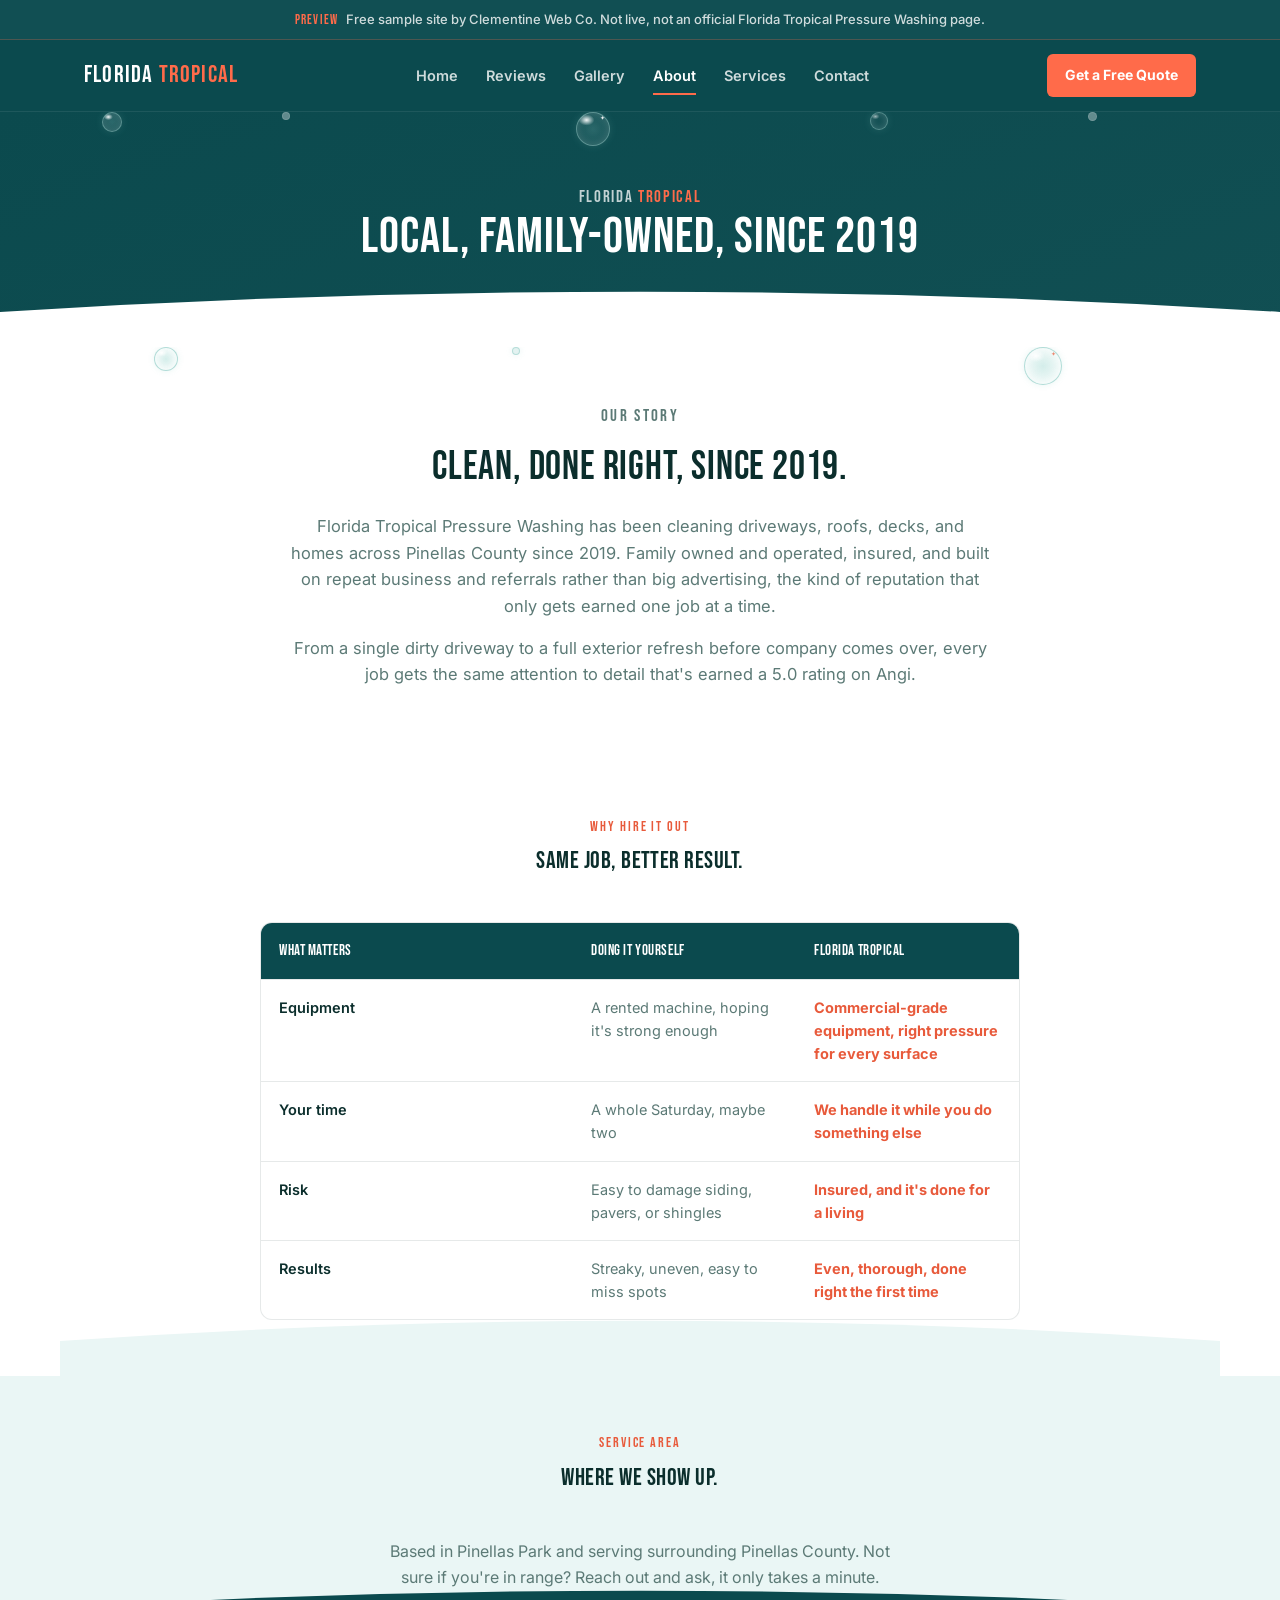
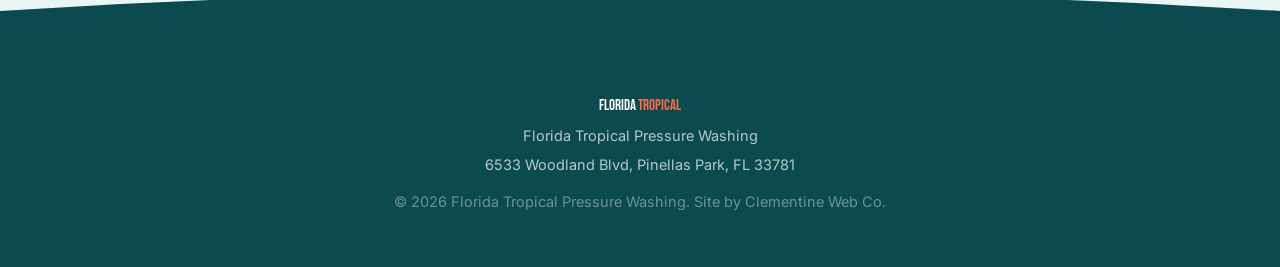
==== about.html @ 80f1b1cc "Initial mockup: Florida Tropical Pressure Washing Co-Authored-By: Claude Sonnet 5 <noreply@anthropic" ====
<!DOCTYPE html>
<html lang="en">
<head>
  <meta charset="UTF-8">
  <meta name="viewport" content="width=device-width, initial-scale=1.0">
  <title>About | Florida Tropical Pressure Washing</title>
  <meta name="description" content="Family-owned pressure washing serving Pinellas County since 2019. Driveways, roofs, decks, and homes, done right.">

  <link rel="icon" href="favicon.ico" sizes="any">
  <link rel="icon" href="images/favicon-32.png" type="image/png" sizes="32x32">
  <link rel="icon" href="images/favicon-16.png" type="image/png" sizes="16x16">
  <link rel="apple-touch-icon" href="images/apple-touch-icon.png">

  <meta property="og:type" content="website">
  <meta property="og:url" content="https://dljackson97.github.io/florida-tropical-pressure-washing/about.html">
  <meta property="og:title" content="About | Florida Tropical Pressure Washing">
  <meta property="og:description" content="Family-owned pressure washing serving Pinellas County since 2019. Driveways, roofs, decks, and homes, done right.">
  <meta property="og:image" content="https://dljackson97.github.io/florida-tropical-pressure-washing/images/og-share.jpg">
  <meta property="og:image:width" content="1200">
  <meta property="og:image:height" content="630">
  <meta name="twitter:card" content="summary_large_image">
  <meta name="twitter:title" content="About | Florida Tropical Pressure Washing">
  <meta name="twitter:description" content="Family-owned pressure washing serving Pinellas County since 2019. Driveways, roofs, decks, and homes, done right.">
  <meta name="twitter:image" content="https://dljackson97.github.io/florida-tropical-pressure-washing/images/og-share.jpg">
  <link rel="preconnect" href="https://fonts.googleapis.com">
  <link rel="preconnect" href="https://fonts.gstatic.com" crossorigin>
  <link href="https://fonts.googleapis.com/css2?family=Bebas+Neue&family=Inter:wght@400;500;600;700&display=swap" rel="stylesheet">
  <link rel="stylesheet" href="styles.css">
</head>
<body>

  <div class="preview-banner"><strong>Preview</strong>Free sample site by Clementine Web Co. Not live, not an official Florida Tropical Pressure Washing page.</div>
  <header class="nav">
    <div class="nav__inner">
      <a href="index.html" class="nav__logo">FLORIDA <span>TROPICAL</span></a>
      <nav class="nav__links" id="navLinks">
        <a href="index.html">Home</a>
        <a href="reviews.html">Reviews</a>
        <a href="gallery.html">Gallery</a>
        <a href="about.html">About</a>
        <a href="services.html">Services</a>
        <a href="contact.html">Contact</a>
      </nav>
      <a href="contact.html" class="btn btn--nav nav__cta">Get a Free Quote</a>
      <button class="nav__toggle" id="navToggle" aria-label="Toggle menu" aria-expanded="false">☰</button>
    </div>
  </header>

  <main>

    <section class="page-hero">
      <div class="beads" aria-hidden="true">
        <span class="bead" style="left:8%; width:20px; height:20px; animation-duration:12s; animation-delay:0s; --drift:12px;"></span>
        <span class="bead bead--fleck" style="left:22%; width:8px; height:8px; animation-duration:9s; animation-delay:2s; --drift:-8px;"></span>
        <span class="bead bead--shine" style="left:45%; width:34px; height:34px; animation-duration:15s; animation-delay:1s; --drift:16px;"></span>
        <span class="bead bead--ring" style="left:68%; width:18px; height:18px; animation-duration:11s; animation-delay:3s; --drift:-10px;"></span>
        <span class="bead bead--fleck" style="left:85%; width:9px; height:9px; animation-duration:8.5s; animation-delay:4s; --drift:10px;"></span>
      </div>
      <p class="page-hero__brand">FLORIDA <span>TROPICAL</span></p>
      <h1>Local, Family-Owned, Since 2019</h1>
      <div class="wave-divider" aria-hidden="true">
        <svg viewBox="0 0 1440 100" preserveAspectRatio="none"><path d="M0,60 Q720,15 1440,60 L1440,100 L0,100 Z" fill="var(--white)"/></svg>
      </div>
    </section>

    <section class="about reveal section--compact">
      <div class="beads" aria-hidden="true">
        <span class="bead bead--onlight" style="left:12%; width:24px; height:24px; animation-duration:13s; animation-delay:1s; --drift:14px;"></span>
        <span class="bead bead--onlight bead--fleck" style="left:40%; width:8px; height:8px; animation-duration:10s; animation-delay:3s; --drift:-8px;"></span>
        <span class="bead bead--onlight bead--shine" style="left:80%; width:38px; height:38px; animation-duration:16s; animation-delay:0.5s; --drift:-18px;"></span>
      </div>
      <div class="about__inner">
        <p class="eyebrow">Our Story</p>
        <h2>Clean, done right, since 2019.</h2>
        <p>Florida Tropical Pressure Washing has been cleaning driveways, roofs, decks, and homes across Pinellas County since 2019. Family owned and operated, insured, and built on repeat business and referrals rather than big advertising, the kind of reputation that only gets earned one job at a time.</p>
        <p>From a single dirty driveway to a full exterior refresh before company comes over, every job gets the same attention to detail that's earned a 5.0 rating on Angi.</p>
      </div>
    </section>

    <section class="services reveal section--compact">
      <div class="section__head">
        <p class="eyebrow">Why Hire It Out</p>
        <h2>Same job, better result.</h2>
      </div>
      <div class="compare">
        <div class="compare-row head">
          <div>What matters</div>
          <div>Doing it yourself</div>
          <div>Florida Tropical</div>
        </div>
        <div class="compare-row">
          <div>Equipment</div>
          <div>A rented machine, hoping it's strong enough</div>
          <div>Commercial-grade equipment, right pressure for every surface</div>
        </div>
        <div class="compare-row">
          <div>Your time</div>
          <div>A whole Saturday, maybe two</div>
          <div>We handle it while you do something else</div>
        </div>
        <div class="compare-row">
          <div>Risk</div>
          <div>Easy to damage siding, pavers, or shingles</div>
          <div>Insured, and it's done for a living</div>
        </div>
        <div class="compare-row">
          <div>Results</div>
          <div>Streaky, uneven, easy to miss spots</div>
          <div>Even, thorough, done right the first time</div>
        </div>
      </div>
      <div class="wave-divider" aria-hidden="true">
        <svg viewBox="0 0 1440 100" preserveAspectRatio="none"><path d="M0,60 Q720,15 1440,60 L1440,100 L0,100 Z" fill="var(--sky)"/></svg>
      </div>
    </section>

    <section class="how reveal section--compact">
      <div class="section__head">
        <p class="eyebrow">Service Area</p>
        <h2>Where we show up.</h2>
      </div>
      <p class="section__sub" style="text-align:center; max-width:520px; margin-left:auto; margin-right:auto;">Based in Pinellas Park and serving surrounding Pinellas County. Not sure if you're in range? Reach out and ask, it only takes a minute.</p>
      <div class="wave-divider" aria-hidden="true">
        <svg viewBox="0 0 1440 100" preserveAspectRatio="none"><path d="M0,60 Q720,15 1440,60 L1440,100 L0,100 Z" fill="var(--teal)"/></svg>
      </div>
    </section>

  </main>

  <footer class="footer">
    <div class="footer__inner">
      <p class="footer__logo">FLORIDA <span>TROPICAL</span></p>
      <p>Florida Tropical Pressure Washing</p>
      <p>6533 Woodland Blvd, Pinellas Park, FL 33781</p>
      <p class="footer__fine">© 2026 Florida Tropical Pressure Washing. Site by Clementine Web Co.</p>
    </div>
  </footer>

  <a href="contact.html" class="sticky-call">📋 Get a Free Quote</a>

  <div class="promo-toast" id="promoToast">
    <button class="promo-toast__close" id="promoToastClose" aria-label="Close">×</button>
    <div class="promo-toast__stars">★★★★★</div>
    <p>"Excellent job; very thorough, good communication. I will recommend to friends and hire again."</p>
    <cite>Angi customer</cite>
    <a href="reviews.html" class="section__link">Read more reviews →</a>
  </div>

  <script src="script.js"></script>
</body>
</html>
---- styles.css ----
:root {
  --teal: #0B4A4E;
  --teal-2: #0E5A5E;
  --teal-3: #114F53;
  --coral: #FF6B4A;
  --coral-dark: #E85A3B;
  --white: #FFFFFF;
  --sand: #FBF3E7;
  --sky: #EAF6F5;
  --ink: #0B2E2C;
  --muted: #5C7A76;
  --line: rgba(11, 46, 44, 0.1);

  --font-display: 'Bebas Neue', sans-serif;
  --font-body: 'Inter', sans-serif;
}

* { box-sizing: border-box; margin: 0; padding: 0; }

/* Preview notice, remove this whole block when/if this becomes the real site */
.preview-banner {
  background: var(--teal-3); color: rgba(255,255,255,0.8); text-align: center;
  font-family: var(--font-body); font-weight: 500; font-size: 13px;
  padding: 10px 16px; line-height: 1.4; border-bottom: 1px solid rgba(255,107,74,0.25);
}
.preview-banner strong {
  color: var(--coral); font-family: var(--font-display); font-weight: 400;
  letter-spacing: 0.08em; text-transform: uppercase; font-size: 13px; margin-right: 8px;
}

html { scroll-behavior: smooth; }

body {
  font-family: var(--font-body);
  color: var(--ink);
  background: var(--white);
  line-height: 1.6;
  -webkit-font-smoothing: antialiased;
}

h1, h2, h3 {
  font-family: var(--font-display);
  font-weight: 400;
  text-transform: uppercase;
  letter-spacing: 0.02em;
  line-height: 1.1;
}

a { color: inherit; text-decoration: none; }

.eyebrow {
  font-family: var(--font-display);
  font-weight: 400;
  letter-spacing: 0.14em;
  text-transform: uppercase;
  font-size: 14px;
  color: var(--coral-dark);
  margin-bottom: 10px;
}

.section__head { max-width: 640px; margin: 0 auto 48px; text-align: center; position: relative; z-index: 2; }
.section__sub { color: var(--muted); font-size: 16px; margin-top: 12px; }
.placeholder-flag { font-style: italic; opacity: 0.85; }

/* Buttons */
.btn {
  display: inline-flex;
  align-items: center;
  justify-content: center;
  gap: 8px;
  padding: 14px 26px;
  border-radius: 6px;
  font-weight: 700;
  font-size: 15px;
  transition: transform 0.15s ease, box-shadow 0.15s ease, background 0.15s ease;
  white-space: nowrap;
}
.btn--primary { background: var(--coral); color: var(--white); }
.btn--primary:hover { background: var(--coral-dark); transform: translateY(-1px); }
.btn--ghost { background: transparent; color: var(--white); border: 1.5px solid rgba(255,255,255,0.5); }
.btn--ghost:hover { border-color: var(--white); }
.btn--ghost-dark { color: var(--teal); border-color: var(--teal); }
.btn--ghost-dark:hover { background: var(--teal); color: var(--white); }
.btn--large { padding: 18px 32px; font-size: 17px; width: 100%; }
.btn--nav { background: var(--coral); color: var(--white); padding: 10px 18px; font-size: 14px; }
.btn--nav:hover { background: var(--coral-dark); }

/* Nav */
.nav {
  position: sticky; top: 0; z-index: 100;
  background: var(--teal);
  border-bottom: 1px solid rgba(255,255,255,0.08);
}
.nav__inner {
  max-width: 1160px; margin: 0 auto; padding: 14px 24px;
  display: flex; align-items: center; justify-content: space-between; gap: 24px;
}
.nav__logo {
  font-family: var(--font-display); font-weight: 400; letter-spacing: 0.05em;
  color: var(--white); font-size: 24px;
}
.nav__logo span { color: var(--coral); }
.nav__links { display: flex; gap: 28px; font-weight: 600; font-size: 14.5px; }
.nav__links a { color: rgba(255,255,255,0.8); position: relative; padding: 4px 0; }
.nav__links a:hover { color: var(--white); }
.nav__links a.is-active { color: var(--white); }
.nav__links a.is-active::after {
  content: ''; position: absolute; left: 0; right: 0; bottom: -4px; height: 2px; background: var(--coral);
}
.nav__toggle {
  display: none; background: none; border: none; color: var(--white); font-size: 24px;
  line-height: 1; cursor: pointer; padding: 10px; margin: -10px;
}

@media (max-width: 820px) {
  .nav__links {
    position: absolute; top: 100%; left: 0; right: 0; background: var(--teal);
    flex-direction: column; gap: 0; max-height: 0; overflow: hidden;
    transition: max-height 0.25s ease; border-bottom: 1px solid rgba(255,255,255,0.08);
  }
  .nav__links.open { max-height: 420px; }
  .nav__links a { padding: 16px 24px; border-top: 1px solid rgba(255,255,255,0.06); }
  .nav__toggle { display: block; }
  .nav__cta { display: none; }
}

/* Mobile sticky CTA bar — hidden until the review popup is shown-and-dismissed
   (or immediately if it's already been seen before), so the two never stack up */
.sticky-call {
  display: none;
}
@media (max-width: 820px) {
  .sticky-call {
    display: flex; position: fixed; bottom: 0; left: 0; right: 0; z-index: 90;
    background: var(--coral); color: var(--white); padding: 14px;
    align-items: center; justify-content: center; gap: 8px;
    font-family: var(--font-display); font-weight: 400; letter-spacing: 0.03em; font-size: 16px;
    box-shadow: 0 -6px 20px rgba(0,0,0,0.15);
    transform: translateY(100%); visibility: hidden;
    transition: transform 0.35s ease, visibility 0s linear 0.35s;
  }
  .sticky-call.show {
    transform: translateY(0); visibility: visible;
    transition: transform 0.35s ease, visibility 0s linear 0s;
  }
  body.sticky-call-visible { padding-bottom: 58px; }
}

/* Hero */
.hero {
  background: linear-gradient(160deg, var(--teal) 0%, var(--teal-3) 100%);
  color: var(--white);
  padding: 100px 24px 130px;
  text-align: center;
  position: relative;
  overflow: hidden;
}
.hero__inner { max-width: 780px; margin: 0 auto; position: relative; z-index: 2; }
.hero__brand {
  font-family: var(--font-display); font-weight: 400; letter-spacing: 0.1em;
  text-transform: uppercase; font-size: clamp(18px, 3vw, 24px); color: var(--white);
  margin-bottom: 18px;
}
.hero__brand span { color: var(--coral); }
.hero h1 { font-size: clamp(36px, 6vw, 62px); margin-bottom: 20px; }
.hero__sub { font-size: 18px; color: rgba(255,255,255,0.78); max-width: 620px; margin: 0 auto 34px; }
.hero__actions { display: flex; gap: 16px; justify-content: center; flex-wrap: wrap; margin-bottom: 26px; }
.hero__note { font-size: 14px; color: rgba(255,255,255,0.55); }

/* Water beads, subtle floating decoration (same technique as other client
   builds' soap bubbles, recolored/reshaped for a pressure-washing brand) */
.beads { position: absolute; inset: 0; z-index: 0; pointer-events: none; overflow: hidden; }
.bead {
  position: absolute; border-radius: 50%;
  background:
    radial-gradient(ellipse 34% 24% at 30% 22%, rgba(255,255,255,0.95), rgba(255,255,255,0) 72%),
    radial-gradient(circle at 50% 50%, rgba(180,235,230,0.18), rgba(180,235,230,0.06) 70%, rgba(180,235,230,0.01) 100%);
  border: 1.5px solid rgba(200,240,235,0.4);
  box-shadow: inset 0 0 8px rgba(255,255,255,0.2), 0 0 8px rgba(180,235,230,0.12);
  animation: beadFall linear infinite;
}

/* Ring type, thin glassy outline instead of a filled bead */
.bead--ring {
  background: radial-gradient(ellipse 40% 28% at 28% 22%, rgba(255,255,255,0.55), rgba(255,255,255,0) 62%);
}

/* Fleck type, tiny faint mist speck, no highlight detail needed at that size */
.bead--fleck {
  background: rgba(255,255,255,0.35); border-color: rgba(255,255,255,0.12); box-shadow: none;
}

/* Light variant for beads drifting over white/sand sections */
.bead--onlight {
  background:
    radial-gradient(ellipse 34% 24% at 30% 22%, rgba(255,255,255,0.95), rgba(255,255,255,0) 72%),
    radial-gradient(circle at 50% 50%, rgba(120,200,190,0.32), rgba(120,200,190,0.1) 70%, rgba(120,200,190,0.03) 100%);
  border: 1.5px solid rgba(100,185,175,0.45);
  box-shadow: inset 0 0 8px rgba(255,255,255,0.5), 0 0 6px rgba(100,185,175,0.15);
}
.bead--onlight.bead--ring { background: radial-gradient(ellipse 40% 28% at 28% 22%, rgba(255,255,255,0.85), rgba(255,255,255,0) 62%); }
.bead--onlight.bead--fleck { background: rgba(100,185,175,0.3); border-color: rgba(100,185,175,0.25); }

/* Shine, a small glint of light on the larger beads */
.bead--shine::after {
  content: '✦'; position: absolute; top: 8%; right: 14%; font-size: 0.4em; line-height: 1;
  color: rgba(255,255,255,0.9); animation: shineTwinkle 2.4s ease-in-out infinite;
}
.bead--onlight.bead--shine::after { color: rgba(232,90,59,0.7); }

@keyframes beadFall {
  0% { transform: translate(0, -30px) scale(0.92); opacity: 0; }
  10% { opacity: 0.85; }
  90% { opacity: 0.55; }
  100% { transform: translate(var(--drift, 18px), 340px) scale(1.05); opacity: 0; }
}
@keyframes shineTwinkle {
  0%, 100% { opacity: 0.2; transform: scale(0.7); }
  50% { opacity: 1; transform: scale(1.15); }
}

/* Curved section dividers, replaces hard rectangular color-block edges */
.wave-divider {
  position: absolute; left: 0; right: 0; bottom: -1px; line-height: 0; z-index: 1; pointer-events: none;
}
.wave-divider svg { display: block; width: 100%; height: 90px; }

@media (max-width: 560px) {
  .wave-divider svg { height: 50px; }
}

@media (max-width: 560px) {
  .hero { padding: 56px 20px 48px; }
  .hero__brand { margin-bottom: 12px; }
  .hero__sub { font-size: 16px; margin-bottom: 26px; }
  .hero__actions { margin-bottom: 20px; }
}

/* Services */
.services { padding: 90px 24px; max-width: 1160px; margin: 0 auto; position: relative; }
.service-grid {
  display: grid; grid-template-columns: repeat(3, 1fr); gap: 24px;
}
.service-card {
  border: 1px solid var(--line); border-radius: 10px; padding: 32px 26px;
  transition: box-shadow 0.15s ease, transform 0.15s ease;
}
.service-card:hover { box-shadow: 0 12px 32px rgba(11,46,44,0.08); transform: translateY(-3px); }
.service-card__icon { font-size: 32px; display: block; margin-bottom: 14px; }
.service-card h3 { font-size: 21px; margin-bottom: 10px; }
.service-card p { color: var(--muted); font-size: 15px; margin-bottom: 14px; }
.service-card__price {
  font-family: var(--font-display); font-weight: 400; color: var(--coral-dark);
  font-size: 20px; margin: 0; text-transform: none; letter-spacing: 0;
}

@media (max-width: 860px) {
  .service-grid { grid-template-columns: repeat(2, 1fr); }
}
@media (max-width: 560px) {
  .service-grid { grid-template-columns: 1fr; }
}

/* How it works */
.how { background: var(--sky); padding: 90px 24px; position: relative; }
.how--plain { background: var(--white); }
.how-grid {
  max-width: 1000px; margin: 0 auto; position: relative; z-index: 2;
  display: grid; grid-template-columns: repeat(3, 1fr); gap: 36px; text-align: center;
}
.how-step__num {
  display: inline-block; font-family: var(--font-display); font-size: 17px;
  color: var(--white); background: var(--teal); border-radius: 50%;
  width: 36px; height: 36px; line-height: 36px; margin-bottom: 16px;
}
.how-step h3 { font-size: 20px; margin-bottom: 10px; }
.how-step p { color: var(--muted); font-size: 15px; }

@media (max-width: 720px) {
  .how-grid { grid-template-columns: 1fr; }
}

/* "Coming soon" gallery cards — no real job photos exist publicly for this
   business yet, so the gallery is honest about that instead of using stock
   photos as if they were real work */
.coming-soon-grid {
  max-width: 900px; margin: 0 auto; position: relative; z-index: 2;
  display: grid; grid-template-columns: repeat(3, 1fr); gap: 20px;
}
.coming-soon-tile {
  text-align: center; padding: 36px 22px; border-radius: 12px;
  border: 1px dashed var(--line); background: var(--white);
}
.coming-soon-tile__icon { font-size: 34px; display: block; margin-bottom: 12px; }
.coming-soon-tile h3 { font-size: 17px; text-transform: none; letter-spacing: 0; margin-bottom: 6px; }
.coming-soon-tile p { color: var(--muted); font-size: 13.5px; }

@media (max-width: 860px) {
  .coming-soon-grid { grid-template-columns: repeat(2, 1fr); }
}
@media (max-width: 480px) {
  .coming-soon-grid { grid-template-columns: 1fr; }
}

/* Gallery */
.gallery { padding: 90px 24px; max-width: 1160px; margin: 0 auto; position: relative; }

/* Reviews */
.reviews { background: var(--sky); color: var(--ink); padding: 90px 24px; position: relative; }
.reviews .section__sub { color: var(--muted); }
.rating-row {
  display: flex; gap: 14px; justify-content: center; flex-wrap: wrap; margin-bottom: 48px;
  position: relative; z-index: 2;
}
.rating-pill {
  border: 1px solid var(--line); border-radius: 999px;
  padding: 10px 20px; font-size: 14px; color: var(--muted); background: var(--white);
}
.rating-pill strong { color: var(--coral-dark); margin-right: 6px; }
.review-grid {
  max-width: 1100px; margin: 0 auto; position: relative; z-index: 2;
  display: grid; grid-template-columns: repeat(2, 1fr); gap: 24px;
}
.review {
  background: var(--white); border: 1px solid var(--line);
  border-radius: 10px; padding: 28px;
}
.review--featured { border-color: var(--coral-dark); background: rgba(255,107,74,0.06); }
.review p { font-size: 15.5px; margin-bottom: 16px; color: var(--ink); }
.review cite { font-size: 13.5px; color: var(--muted); font-style: normal; }

@media (max-width: 860px) {
  .review-grid { grid-template-columns: 1fr; }
}

/* About */
.about { padding: 90px 24px; position: relative; }
.about__inner { max-width: 700px; margin: 0 auto; text-align: center; position: relative; z-index: 2; }
.about h2 { margin-bottom: 24px; font-size: clamp(28px, 4.5vw, 40px); }
.about p { color: var(--muted); font-size: 16.5px; margin-bottom: 16px; }

/* Contact */
.contact { background: var(--sky); padding: 90px 24px; }
.contact__inner { max-width: 720px; margin: 0 auto; text-align: center; position: relative; z-index: 2; }
.contact__grid { display: flex; flex-direction: column; gap: 24px; align-items: center; margin-top: 36px; }

/* Quote request form */
.quote-form {
  max-width: 520px; margin: 0 auto; text-align: left; background: var(--white);
  border: 1px solid var(--line); border-radius: 14px; padding: 32px;
  box-shadow: 0 20px 50px rgba(11,46,44,0.08); position: relative; z-index: 2;
}
.quote-form label {
  display: block; font-weight: 600; font-size: 13.5px; margin-bottom: 6px; color: var(--ink);
}
.quote-form input, .quote-form select, .quote-form textarea {
  width: 100%; padding: 12px 14px; border: 1px solid var(--line); border-radius: 6px;
  font-family: var(--font-body); font-size: 15px; color: var(--ink); margin-bottom: 18px; background: var(--white);
}
.quote-form textarea { resize: vertical; min-height: 90px; }
.quote-form .btn { width: 100%; }

/* One-time review popup, bottom-right, shows once per browser */
.promo-toast {
  position: fixed; bottom: 24px; right: 24px; max-width: 300px; z-index: 200;
  background: var(--white); border: 1px solid var(--line); border-radius: 12px;
  padding: 20px 22px 18px; box-shadow: 0 20px 50px rgba(11,46,44,0.18);
  transform: translateY(16px); opacity: 0; pointer-events: none;
  transition: transform 0.4s ease, opacity 0.4s ease;
}
.promo-toast.show { transform: translateY(0); opacity: 1; pointer-events: auto; }
.promo-toast__close {
  position: absolute; top: 2px; right: 4px; background: none; border: none;
  font-size: 18px; line-height: 1; color: var(--muted); cursor: pointer; padding: 12px;
}
.promo-toast__close:hover { color: var(--ink); }
.promo-toast__stars { color: var(--coral-dark); font-size: 13px; letter-spacing: 2px; margin-bottom: 8px; }
.promo-toast p { font-size: 13.5px; color: var(--ink); margin-bottom: 10px; line-height: 1.5; }
.promo-toast cite { display: block; font-size: 12px; color: var(--muted); font-style: normal; margin-bottom: 10px; }
.promo-toast .section__link { font-size: 13px; margin-top: 0; }

@media (max-width: 820px) {
  .promo-toast { left: 14px; right: 14px; bottom: 74px; max-width: none; }
}

/* Footer */
.footer { background: var(--teal); color: rgba(255,255,255,0.7); padding: 48px 24px; text-align: center; }
.footer__logo { font-family: var(--font-display); font-size: 24px; color: var(--white); margin-bottom: 12px; }
.footer__logo span { color: var(--coral); }
.footer p { margin-bottom: 6px; font-size: 14.5px; }
.footer__fine { font-size: 12.5px; color: rgba(255,255,255,0.4); margin-top: 14px; }

/* Scroll reveal */
.reveal { opacity: 0; transform: translateY(18px); transition: opacity 0.6s ease, transform 0.6s ease; }
.reveal.is-visible { opacity: 1; transform: none; }

/* Interior page hero (Services / Gallery / About / Reviews / Contact) */
.page-hero {
  background: linear-gradient(160deg, var(--teal) 0%, var(--teal-3) 100%);
  color: var(--white); padding: 72px 24px 68px; text-align: center;
  position: relative; overflow: hidden;
}
.page-hero__brand {
  font-family: var(--font-display); font-weight: 400; letter-spacing: 0.1em;
  text-transform: uppercase; font-size: clamp(15px, 2.5vw, 18px); color: rgba(255,255,255,0.85);
  margin-bottom: 10px; position: relative; z-index: 2;
}
.page-hero__brand span { color: var(--coral); }
.page-hero h1 { font-size: clamp(32px, 5vw, 50px); margin-bottom: 14px; position: relative; z-index: 2; }
.page-hero p { color: rgba(255,255,255,0.75); max-width: 560px; margin: 0 auto; font-size: 16.5px; position: relative; z-index: 2; }

@media (max-width: 560px) {
  .page-hero { padding: 44px 20px 36px; }
}

/* Home page section links ("See all X") */
.section__link {
  display: inline-block; margin-top: 8px; font-weight: 700; font-size: 14.5px;
  color: var(--coral-dark); border-bottom: 2px solid transparent;
}
.section__link:hover { border-color: var(--coral-dark); }
.section__link--on-dark { color: var(--coral); }
.section__link--on-dark:hover { border-color: var(--coral); }

/* Trust badges row (home hero) */
.badge-row { display: flex; gap: 12px; justify-content: center; flex-wrap: wrap; margin-top: 10px; }
.badge-pill {
  border: 1px solid rgba(255,255,255,0.25); border-radius: 999px; padding: 8px 16px;
  font-size: 13.5px; color: rgba(255,255,255,0.85);
}
.badge-pill strong { color: var(--coral); }

/* Service icon strip section (home) */
.service-section { padding: 48px 24px; max-width: 1160px; margin: 0 auto; position: relative; }
.service-strip {
  max-width: 1000px; margin: 0 auto; position: relative; z-index: 2; display: flex; justify-content: center;
  gap: 10px; flex-wrap: wrap;
}
.service-chip {
  display: flex; align-items: center; gap: 8px; border: 1px solid var(--line);
  border-radius: 999px; padding: 10px 18px; font-weight: 600; font-size: 14.5px;
  background: var(--white);
}
.service-chip span.emoji { font-size: 18px; }

/* Small reusable layout utilities, used across pages instead of inline styles */
.section__more { text-align: center; margin-top: 24px; position: relative; z-index: 2; }
.cta-actions { margin-top: 28px; display: flex; gap: 16px; justify-content: center; flex-wrap: wrap; }
.section--tight { padding-top: 60px; }
.section--compact { padding-top: 56px; padding-bottom: 56px; }

/* DIY vs Pro comparison table */
.compare { max-width: 760px; margin: 0 auto; border: 1px solid var(--line); border-radius: 12px; overflow: hidden; position: relative; z-index: 2; background: var(--white); }
.compare-row { display: grid; grid-template-columns: 1.4fr 1fr 1fr; }
.compare-row + .compare-row { border-top: 1px solid var(--line); }
.compare-row > div { padding: 16px 18px; font-size: 14.5px; }
.compare-row.head { background: var(--teal); color: var(--white); font-family: var(--font-display); text-transform: uppercase; letter-spacing: 0.04em; font-size: 14px; }
.compare-row:not(.head) > div:first-child { font-weight: 600; color: var(--ink); }
.compare-row:not(.head) > div:nth-child(2) { color: var(--muted); }
.compare-row:not(.head) > div:nth-child(3) { color: var(--coral-dark); font-weight: 700; }

@media (max-width: 620px) {
  .compare-row { grid-template-columns: 1fr; }
  .compare-row.head { display: none; }
  .compare-row:not(.head) { padding: 14px 18px 4px; display: block; }
  .compare-row:not(.head) > div { padding: 4px 0; }
  .compare-row:not(.head) > div:nth-child(2)::before { content: 'Doing it yourself: '; font-weight: 600; color: var(--ink); }
  .compare-row:not(.head) > div:nth-child(3)::before { content: 'Florida Tropical: '; font-weight: 600; color: var(--ink); }
}

/* Service area list */
.area-grid {
  max-width: 700px; margin: 0 auto; position: relative; z-index: 2; display: grid; grid-template-columns: repeat(2, 1fr);
  gap: 14px 28px;
}
.area-item { display: flex; align-items: center; gap: 10px; font-weight: 600; font-size: 15.5px; }
.area-item .pin { color: var(--coral-dark); font-size: 16px; }
.area-note { text-align: center; margin-top: 20px; color: var(--muted); font-size: 14.5px; }

@media (max-width: 520px) {
  .area-grid { grid-template-columns: 1fr; }
}

/* Services page: package rows */
.package {
  max-width: 900px; margin: 0 auto 20px; border: 1px solid var(--line); border-radius: 10px;
  background: var(--white); position: relative; z-index: 2;
  padding: 26px 30px; display: flex; justify-content: space-between; align-items: center; gap: 20px; flex-wrap: wrap;
}
.package h3 { font-size: 20px; margin-bottom: 6px; text-transform: none; letter-spacing: 0; }
.package p { color: var(--muted); font-size: 14.5px; max-width: 480px; }
.package__price { font-family: var(--font-display); color: var(--coral-dark); font-size: 24px; white-space: nowrap; }
.package__note { display: block; font-family: var(--font-body); font-size: 11.5px; color: var(--muted); font-style: italic; margin-top: 2px; }

/* Footer social icons */
.footer__social { display: flex; gap: 10px; justify-content: center; margin: 14px 0; }
.footer__social a {
  width: 28px; height: 28px; border-radius: 50%; border: 1px solid rgba(255,255,255,0.25);
  display: flex; align-items: center; justify-content: center; flex-shrink: 0;
  transition: border-color 0.15s ease, background 0.15s ease;
}
.footer__social a:hover { border-color: var(--coral); background: rgba(255,107,74,0.1); }
.footer__social svg { width: 13px; height: 13px; fill: rgba(255,255,255,0.85); display: block; }

/* Big review stat block */
.review-stat {
  max-width: 720px; margin: 0 auto 48px; text-align: center; position: relative; z-index: 2;
}
.review-stat__number {
  font-family: var(--font-display); font-size: clamp(60px, 8vw, 92px); color: var(--coral-dark);
  line-height: 1;
}
.review-stat__stars { font-size: 22px; letter-spacing: 4px; margin: 10px 0; color: var(--coral-dark); }
.review-stat__label { color: var(--muted); font-size: 15.5px; }
.review-stat__breakdown {
  display: flex; gap: 22px; justify-content: center; margin-top: 20px; flex-wrap: wrap;
  font-size: 13.5px; color: var(--muted);
}
.review-stat__breakdown strong { color: var(--ink); }

/* Review card avatars + stars */
.review__top { display: flex; align-items: center; gap: 12px; margin-bottom: 14px; }
.review__avatar {
  width: 40px; height: 40px; border-radius: 50%; background: var(--coral-dark); color: var(--white);
  display: flex; align-items: center; justify-content: center; font-family: var(--font-display);
  font-weight: 400; font-size: 17px; flex-shrink: 0;
}
.review__meta cite { display: block; font-size: 13.5px; color: var(--muted); }
.review__stars { color: var(--coral-dark); font-size: 13px; letter-spacing: 1px; }
.review--featured .review__avatar { background: var(--coral-dark); }
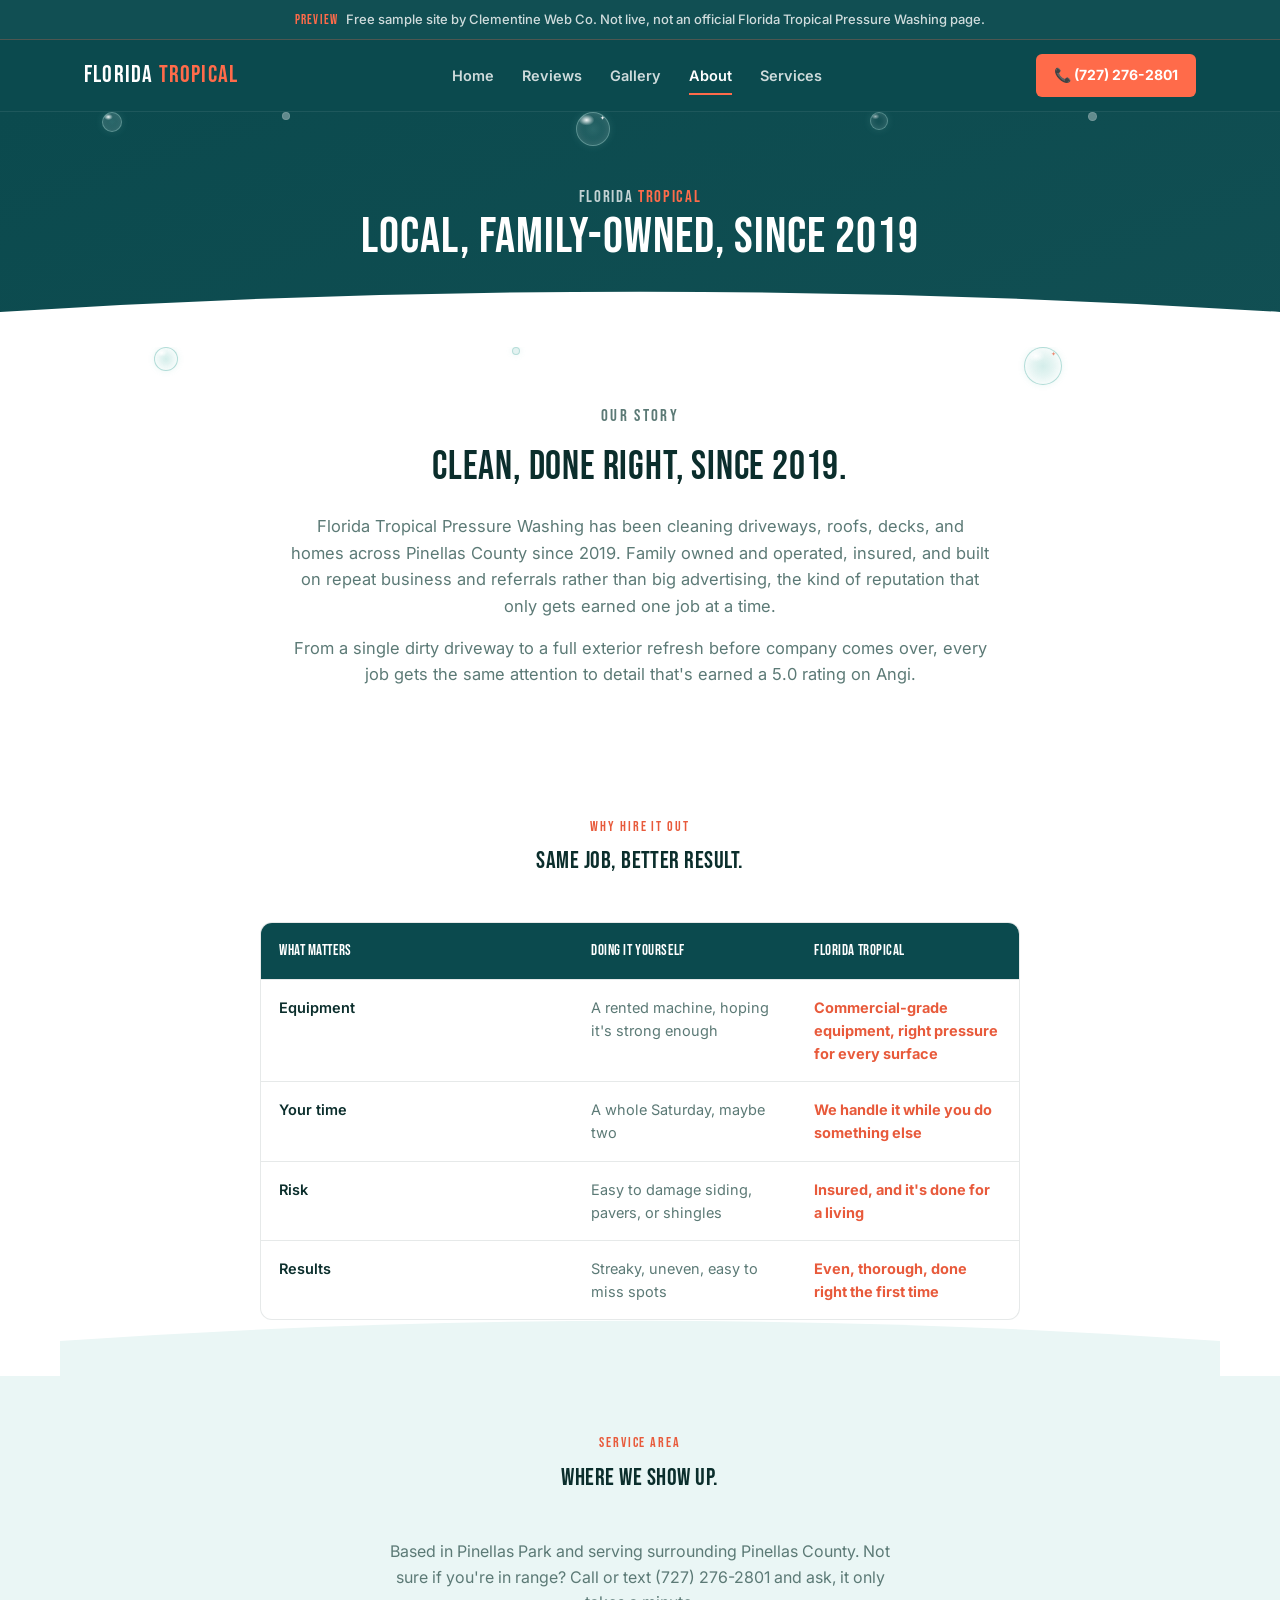
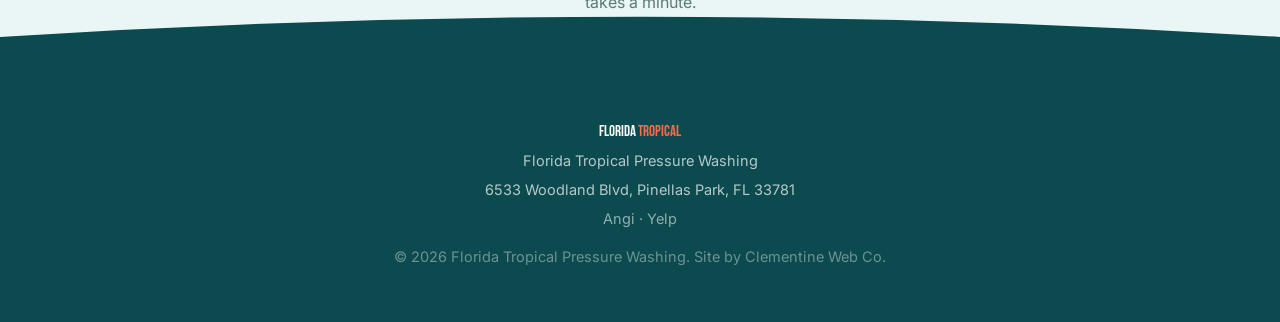
==== commit e89c8fd8: "Wire in confirmed phone number, remove contact page/form, add Angi+Yelp links Co-Authored-By: Claude" ====
--- a/about.html
+++ b/about.html
@@ -39,9 +39,8 @@
         <a href="gallery.html">Gallery</a>
         <a href="about.html">About</a>
         <a href="services.html">Services</a>
-        <a href="contact.html">Contact</a>
       </nav>
-      <a href="contact.html" class="btn btn--nav nav__cta">Get a Free Quote</a>
+      <a href="tel:7272762801" class="btn btn--nav nav__cta">📞 (727) 276-2801</a>
       <button class="nav__toggle" id="navToggle" aria-label="Toggle menu" aria-expanded="false">☰</button>
     </div>
   </header>
@@ -119,7 +118,7 @@
         <p class="eyebrow">Service Area</p>
         <h2>Where we show up.</h2>
       </div>
-      <p class="section__sub" style="text-align:center; max-width:520px; margin-left:auto; margin-right:auto;">Based in Pinellas Park and serving surrounding Pinellas County. Not sure if you're in range? Reach out and ask, it only takes a minute.</p>
+      <p class="section__sub" style="text-align:center; max-width:520px; margin-left:auto; margin-right:auto;">Based in Pinellas Park and serving surrounding Pinellas County. Not sure if you're in range? Call or text (727) 276-2801 and ask, it only takes a minute.</p>
       <div class="wave-divider" aria-hidden="true">
         <svg viewBox="0 0 1440 100" preserveAspectRatio="none"><path d="M0,60 Q720,15 1440,60 L1440,100 L0,100 Z" fill="var(--teal)"/></svg>
       </div>
@@ -132,11 +131,12 @@
       <p class="footer__logo">FLORIDA <span>TROPICAL</span></p>
       <p>Florida Tropical Pressure Washing</p>
       <p>6533 Woodland Blvd, Pinellas Park, FL 33781</p>
+      <p class="footer__links"><a href="https://www.angi.com/companylist/us/fl/clearwater/florida-tropical-pressure-washing-reviews-92805280.htm" target="_blank" rel="noopener">Angi</a> &middot; <a href="https://www.yelp.com/biz/florida-tropical-pressure-washing-pinellas-park" target="_blank" rel="noopener">Yelp</a></p>
       <p class="footer__fine">© 2026 Florida Tropical Pressure Washing. Site by Clementine Web Co.</p>
     </div>
   </footer>
 
-  <a href="contact.html" class="sticky-call">📋 Get a Free Quote</a>
+  <a href="tel:7272762801" class="sticky-call">📞 Call or Text (727) 276-2801</a>
 
   <div class="promo-toast" id="promoToast">
     <button class="promo-toast__close" id="promoToastClose" aria-label="Close">×</button>
--- a/styles.css
+++ b/styles.css
@@ -317,6 +317,8 @@
   padding: 10px 20px; font-size: 14px; color: var(--muted); background: var(--white);
 }
 .rating-pill strong { color: var(--coral-dark); margin-right: 6px; }
+a.rating-pill { transition: border-color 0.15s ease; }
+a.rating-pill:hover { border-color: var(--coral-dark); }
 .review-grid {
   max-width: 1100px; margin: 0 auto; position: relative; z-index: 2;
   display: grid; grid-template-columns: repeat(2, 1fr); gap: 24px;
@@ -343,22 +345,6 @@
 .contact { background: var(--sky); padding: 90px 24px; }
 .contact__inner { max-width: 720px; margin: 0 auto; text-align: center; position: relative; z-index: 2; }
 .contact__grid { display: flex; flex-direction: column; gap: 24px; align-items: center; margin-top: 36px; }
-
-/* Quote request form */
-.quote-form {
-  max-width: 520px; margin: 0 auto; text-align: left; background: var(--white);
-  border: 1px solid var(--line); border-radius: 14px; padding: 32px;
-  box-shadow: 0 20px 50px rgba(11,46,44,0.08); position: relative; z-index: 2;
-}
-.quote-form label {
-  display: block; font-weight: 600; font-size: 13.5px; margin-bottom: 6px; color: var(--ink);
-}
-.quote-form input, .quote-form select, .quote-form textarea {
-  width: 100%; padding: 12px 14px; border: 1px solid var(--line); border-radius: 6px;
-  font-family: var(--font-body); font-size: 15px; color: var(--ink); margin-bottom: 18px; background: var(--white);
-}
-.quote-form textarea { resize: vertical; min-height: 90px; }
-.quote-form .btn { width: 100%; }
 
 /* One-time review popup, bottom-right, shows once per browser */
 .promo-toast {
@@ -389,6 +375,8 @@
 .footer__logo span { color: var(--coral); }
 .footer p { margin-bottom: 6px; font-size: 14.5px; }
 .footer__fine { font-size: 12.5px; color: rgba(255,255,255,0.4); margin-top: 14px; }
+.footer__links { font-size: 13.5px; color: rgba(255,255,255,0.55); }
+.footer__links a:hover { color: var(--coral); }
 
 /* Scroll reveal */
 .reveal { opacity: 0; transform: translateY(18px); transition: opacity 0.6s ease, transform 0.6s ease; }
